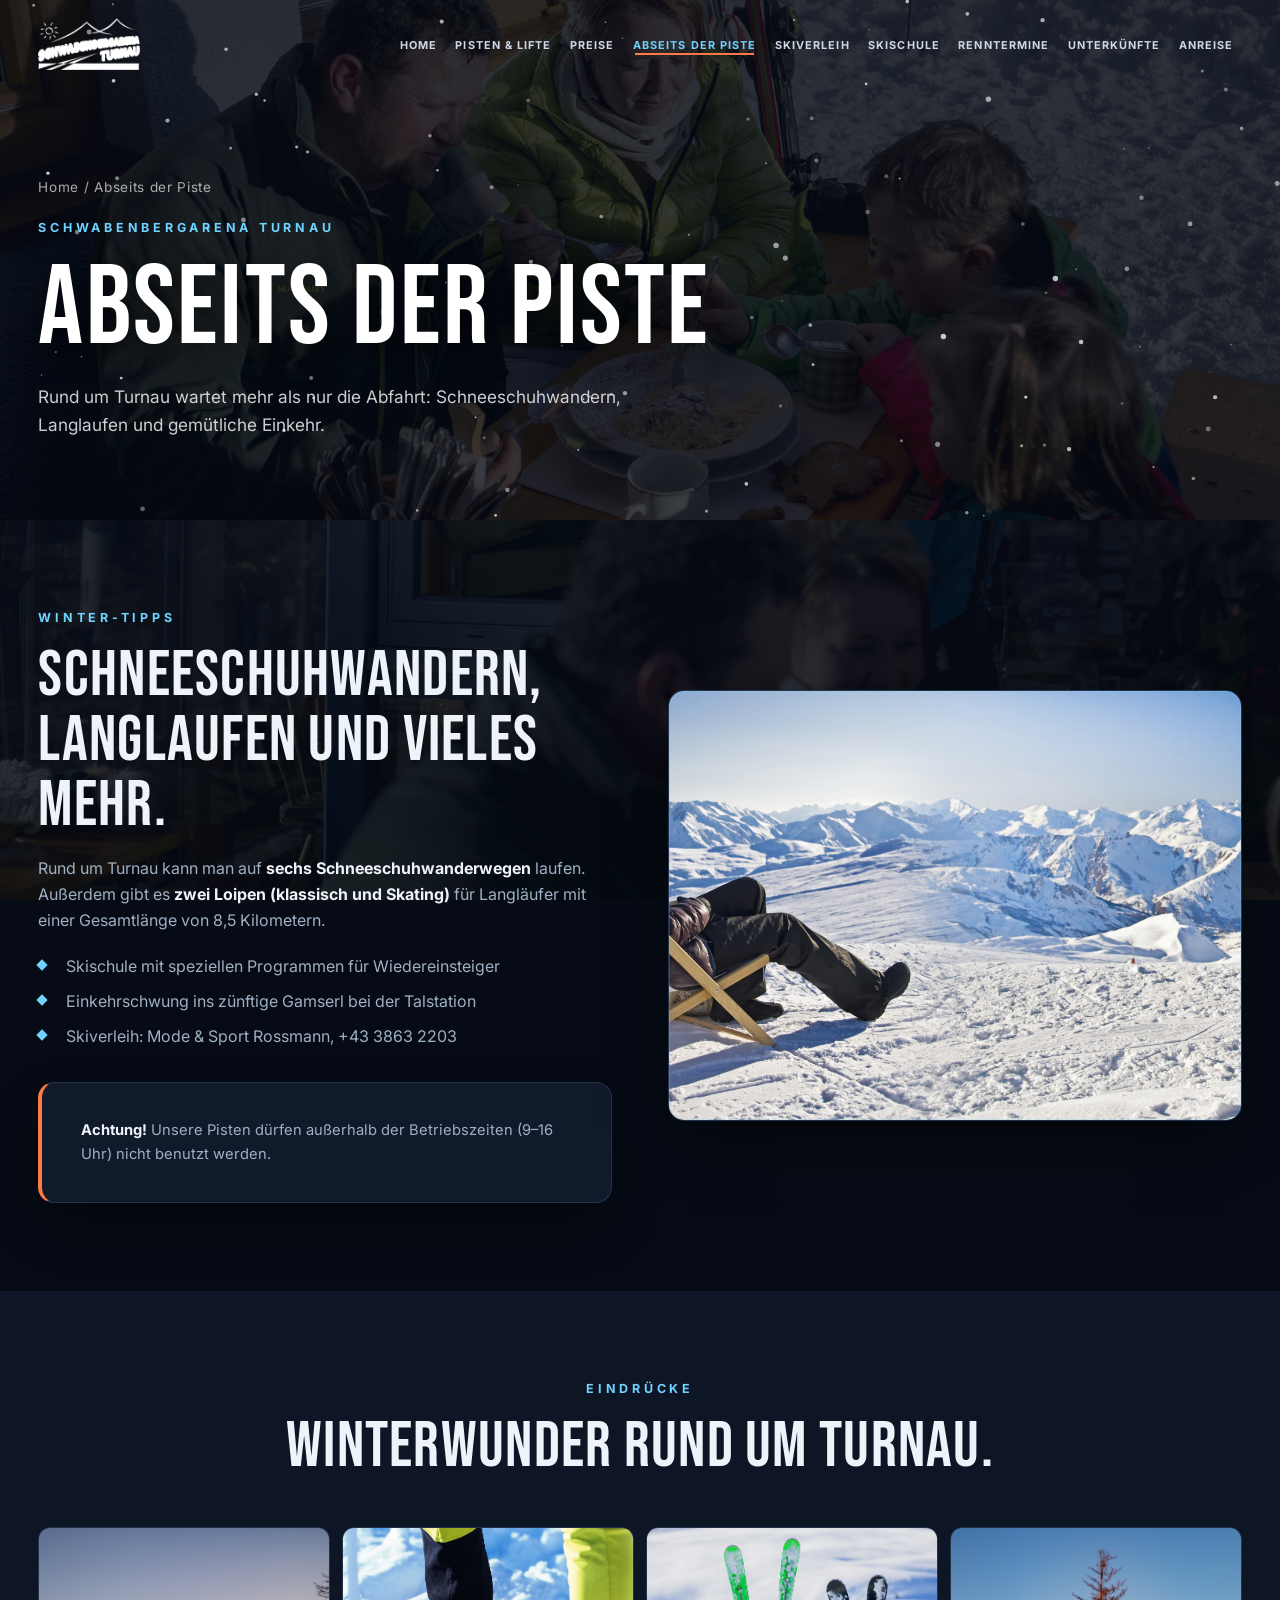
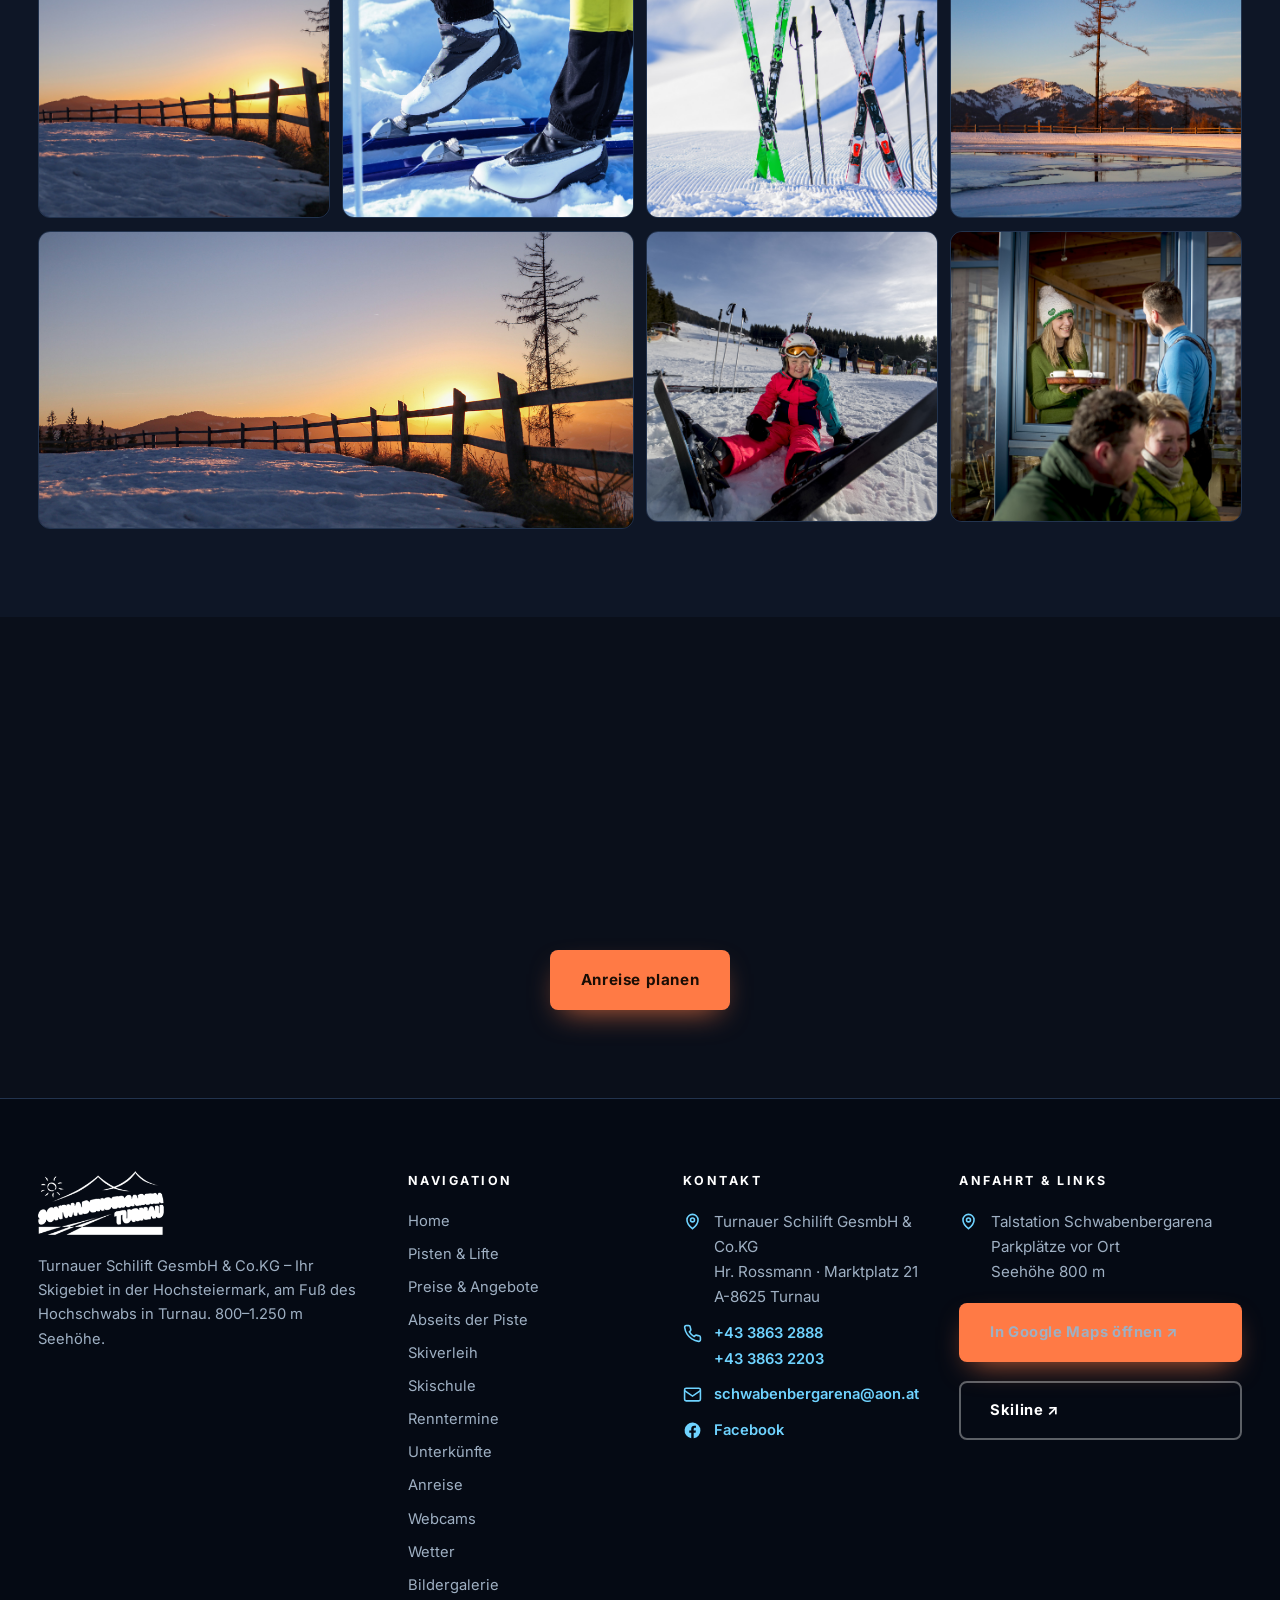
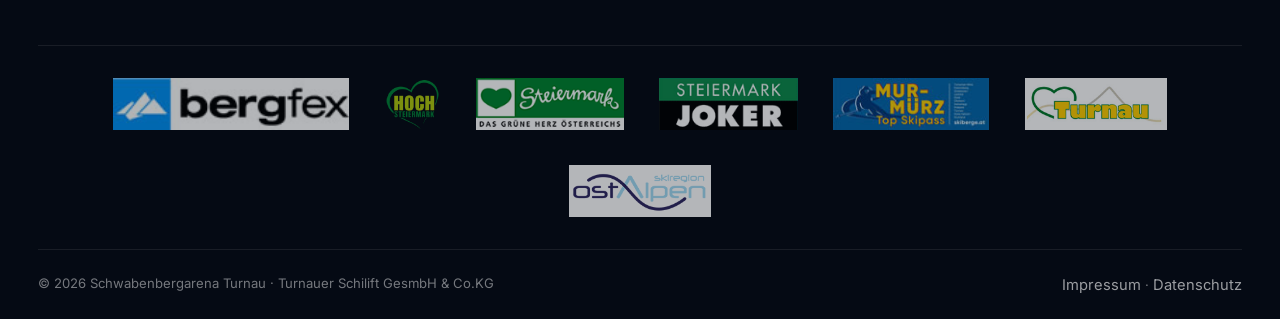
==== abseits-der-piste/index.html @ 1da955aa "Add Schwabenbergarena Turnau website Co-Authored-By: Devin AI <158243242+devin-ai-integration[bot]@u" ====
<!DOCTYPE html>
<html lang="de">
<head>
<meta charset="UTF-8">
<meta name="viewport" content="width=device-width, initial-scale=1.0">
<title>Abseits der Piste – Schwabenbergarena Turnau</title>
<meta name="description" content="Abseits der Piste in Turnau: Schneeschuhwandern auf sechs Routen, zwei Loipen mit 8,5 km, Skischule und Einkehr ins Gamserl.">
<link rel="icon" href="../images/img/schwabenbergarena.png">
<link rel="preconnect" href="https://fonts.googleapis.com">
<link rel="preconnect" href="https://fonts.gstatic.com" crossorigin>
<link href="https://fonts.googleapis.com/css2?family=Bebas+Neue&family=Inter:wght@400;500;600;700&display=swap" rel="stylesheet">
<link rel="stylesheet" href="../assets/css/style.css">
</head>
<body>

<header class="site-header">
  <div class="wrap">
    <a class="brand" href="../"><img src="../images/img/schwabenbergarena.png" alt="Schwabenbergarena Logo"></a>
    <button class="burger" aria-label="Menü öffnen">☰</button>
    <nav class="nav">
      <ul>
        <li><a href="../">Home</a></li>
        <li><a href="../pisten-lifte">Pisten &amp; Lifte</a></li>
        <li><a href="../preise-angebote">Preise</a></li>
        <li><a href="../abseits-der-piste" class="active">Abseits der Piste</a></li>
        <li><a href="../skiverleih">Skiverleih</a></li>
        <li><a href="../skischule">Skischule</a></li>
        <li><a href="../renntermine">Renntermine</a></li>
        <li><a href="../unterkuenfte">Unterkünfte</a></li>
        <li><a href="../anreise">Anreise</a></li>
      </ul>
    </nav>
  </div>
</header>

<section class="page-hero">
  <canvas class="snow-canvas"></canvas>
  <img class="bg" src="../images/photos/3322455941_5f69c4f9182de5f69c4f918325.jpg" alt="Winterlandschaft Turnau">
  <div class="wrap">
    <p class="crumbs"><a href="../">Home</a> / Abseits der Piste</p>
    <p class="eyebrow">Schwabenbergarena Turnau</p>
    <h1>Abseits der Piste</h1>
    <p class="lead">Rund um Turnau wartet mehr als nur die Abfahrt: Schneeschuhwandern, Langlaufen und gemütliche Einkehr.</p>
  </div>
</section>

<section class="section has-bg" style="background-image:url('../images/photos/3322455444_5f69c4f918cda5f69c4f918d1f.jpg')">
  <div class="wrap">
    <div class="split reverse">
      <div class="split-img reveal"><img src="../images/photos/2510163537_5f59f0fc4b2775f59f0fc4b2b9.jpg" alt="Schneeschuhwandern"></div>
      <div class="reveal">
        <p class="eyebrow">Winter-Tipps</p>
        <h2>Schneeschuhwandern, Langlaufen und vieles mehr.</h2>
        <div class="prose mt-1">
          <p>Rund um Turnau kann man auf <strong>sechs Schneeschuhwanderwegen</strong> laufen. Außerdem gibt es <strong>zwei Loipen (klassisch und Skating)</strong> für Langläufer mit einer Gesamtlänge von 8,5 Kilometern.</p>
        </div>
        <ul class="checklist mt-2">
          <li>Skischule mit speziellen Programmen für Wiedereinsteiger</li>
          <li>Einkehrschwung ins zünftige Gamserl bei der Talstation</li>
          <li>Skiverleih: Mode &amp; Sport Rossmann, +43 3863 2203</li>
        </ul>
        <div class="news mt-2">
          <p style="color:var(--ink-soft);font-size:.92rem"><strong style="color:var(--ink)">Achtung!</strong> Unsere Pisten dürfen außerhalb der Betriebszeiten (9–16 Uhr) nicht benutzt werden.</p>
        </div>
      </div>
    </div>
  </div>
</section>

<section class="section alt">
  <div class="wrap">
    <div class="center reveal">
      <p class="eyebrow">Eindrücke</p>
      <h2>Winterwunder rund um Turnau.</h2>
    </div>
    <div class="gallery mt-3">
      <figure><img src="../images/photos/1310444742_5f59ee487471a5f59ee4874758.jpg" alt="Schnee im Hochschwabgebiet"></figure>
      <figure><img src="../images/photos/1310448799_5f59ee4873a465f59ee4873aa9.jpg" alt="Winterwanderung"></figure>
      <figure><img src="../images/photos/1310449719_5f59ee48740cb5f59ee487411c.jpg" alt="Verschneite Landschaft"></figure>
      <figure><img src="../images/photos/2510258194_5f59f1055ea5f5f59f1055eaa6.jpg" alt="Langlaufloipe"></figure>
      <figure class="wide"><img src="../images/photos/2610451824_5f59f1550a7925f59f1550a8a4.jpg" alt="Turnau im Winter"></figure>
      <figure><img src="../images/photos/3322454425_5f69c4f9187745f69c4f9187d1.jpg" alt="Winterpanorama"></figure>
      <figure><img src="../images/photos/3322455444_5f69c4f918cda5f69c4f918d1f.jpg" alt="Schnee und Fels"></figure>
    </div>
  </div>
</section>

<section class="section">
  <div class="wrap">
    <div class="grid grid-3">
      <div class="info-card reveal">
        <h3>Schneeschuhwandern</h3>
        <p style="color:var(--ink-soft);font-size:.95rem">Sechs markierte Schneeschuhwanderwege rund um Turnau – für Einsteiger und Fortgeschrittene. Ausrüstung gibt es beim Skiverleih Sport Rossmann.</p>
      </div>
      <div class="info-card reveal">
        <h3>Langlaufen</h3>
        <p style="color:var(--ink-soft);font-size:.95rem">Zwei Loipen (klassisch &amp; Skating) mit insgesamt 8,5 km Länge stehen den Langläufern zur Verfügung.</p>
      </div>
      <div class="info-card reveal">
        <h3>Einkehr: Das Gamserl</h3>
        <p style="color:var(--ink-soft);font-size:.95rem">Direkt bei der Talstation lädt das <a href="https://www.gamserl.at" target="_blank" rel="noopener" style="color:var(--accent2);font-weight:600">Gasthaus Zum GAMSerl</a> zur gemütlichen Einkehr ein – mit Blick auf die Berglandschaft.</p>
      </div>
    </div>
    <div class="center mt-3 reveal">
      <a class="btn btn-primary" href="../anreise">Anreise planen</a>
    </div>
  </div>
</section>

<footer class="site-footer">
  <div class="wrap">
    <div class="footer-grid">
      <div>
        <a href="../"><img src="../images/img/schwabenbergarena.png" alt="Schwabenbergarena" style="height:64px;margin-bottom:1.2rem;filter:brightness(0) invert(1)"></a>
        <p>Turnauer Schilift GesmbH &amp; Co.KG – Ihr Skigebiet in der Hochsteiermark, am Fuß des Hochschwabs in Turnau. 800–1.250 m Seehöhe.</p>
      </div>
      <div>
        <h4>Navigation</h4>
        <div class="footer-links">
          <a href="../">Home</a>
          <a href="../pisten-lifte">Pisten &amp; Lifte</a>
          <a href="../preise-angebote">Preise &amp; Angebote</a>
          <a href="../abseits-der-piste">Abseits der Piste</a>
          <a href="../skiverleih">Skiverleih</a>
          <a href="../skischule">Skischule</a>
          <a href="../renntermine">Renntermine</a>
          <a href="../unterkuenfte">Unterkünfte</a>
          <a href="../anreise">Anreise</a>
          <a href="../webcams">Webcams</a>
          <a href="../wetter">Wetter</a>
          <a href="../bildergalerie">Bildergalerie</a>
        </div>
      </div>
      <div>
        <h4>Kontakt</h4>
        <div class="footer-contact">
          <div class="contact-line"><svg viewBox="0 0 24 24" fill="none" stroke="currentColor" stroke-width="2"><path d="M12 21s-7-5.5-7-11a7 7 0 1 1 14 0c0 5.5-7 11-7 11z"/><circle cx="12" cy="10" r="2.5"/></svg><span>Turnauer Schilift GesmbH &amp; Co.KG<br>Hr. Rossmann · Marktplatz 21<br>A-8625 Turnau</span></div>
          <div class="contact-line"><svg viewBox="0 0 24 24" fill="none" stroke="currentColor" stroke-width="2"><path d="M22 16.9v3a2 2 0 0 1-2.2 2 19.8 19.8 0 0 1-8.6-3.1 19.5 19.5 0 0 1-6-6A19.8 19.8 0 0 1 2.1 4.2 2 2 0 0 1 4.1 2h3a2 2 0 0 1 2 1.7c.1 1 .4 2 .7 2.9a2 2 0 0 1-.5 2.1L8.1 9.9a16 16 0 0 0 6 6l1.2-1.2a2 2 0 0 1 2.1-.5c.9.3 1.9.6 2.9.7a2 2 0 0 1 1.7 2z"/></svg><span><a href="tel:+4338632888">+43 3863 2888</a><br><a href="tel:+4338632203">+43 3863 2203</a></span></div>
          <div class="contact-line"><svg viewBox="0 0 24 24" fill="none" stroke="currentColor" stroke-width="2"><rect x="2" y="4" width="20" height="16" rx="2"/><path d="m2 7 10 7L22 7"/></svg><a href="mailto:schwabenbergarena@aon.at">schwabenbergarena@aon.at</a></div>
          <div class="contact-line"><svg viewBox="0 0 24 24" fill="currentColor"><path d="M22 12a10 10 0 1 0-11.6 9.9v-7H7.9V12h2.5V9.8c0-2.5 1.5-3.9 3.8-3.9 1.1 0 2.2.2 2.2.2v2.5h-1.3c-1.2 0-1.6.8-1.6 1.6V12h2.8l-.4 2.9h-2.4v7A10 10 0 0 0 22 12z"/></svg><a href="https://www.facebook.com/schwabenbergarena.turnau" target="_blank" rel="noopener">Facebook</a></div>
        </div>
      </div>
      <div>
        <h4>Anfahrt &amp; Links</h4>
        <div class="footer-contact">
          <div class="contact-line"><svg viewBox="0 0 24 24" fill="none" stroke="currentColor" stroke-width="2"><path d="M12 21s-7-5.5-7-11a7 7 0 1 1 14 0c0 5.5-7 11-7 11z"/><circle cx="12" cy="10" r="2.5"/></svg><span>Talstation Schwabenbergarena<br>Parkplätze vor Ort<br>Seehöhe 800 m</span></div>
          <a class="btn btn-primary" style="margin-top:.5rem" href="https://www.google.com/maps/search/?api=1&query=Schwabenbergarena+Turnau" target="_blank" rel="noopener">In Google Maps öffnen ↗</a>
          <a class="btn btn-ghost" style="margin-top:.5rem;border-color:rgba(255,255,255,.35);color:#fff" href="https://www.skiline.cc/" target="_blank" rel="noopener">Skiline ↗</a>
        </div>
      </div>
    </div>
    <div class="footer-partners">
      <div class="wrap partners">
        <a href="http://www.bergfex.at/turnau/" target="_blank" rel="noopener"><img src="../images/img/bergfex.jpg" alt="bergfex"></a>
        <a href="http://www.hochsteiermark.at/" target="_blank" rel="noopener"><img src="../images/hoch.png" alt="Hochsteiermark"></a>
        <a href="http://www.steiermark.com/" target="_blank" rel="noopener"><img src="../images/img/steiermark.png" alt="Steiermark"></a>
        <a href="http://www.steiermarkjoker.at/" target="_blank" rel="noopener"><img src="../images/img/steiermark_joker.png" alt="Steiermark Joker"></a>
        <a href="http://www.skiberge.at/" target="_blank" rel="noopener"><img src="../images/img/murmuerz.jpg" alt="Skiberge"></a>
        <a href="http://www.turnau.gv.at/tourismus/home/" target="_blank" rel="noopener"><img src="../images/img/turnau.png" alt="Turnau"></a>
        <a href="http://www.skiregion-ostalpen.at/" target="_blank" rel="noopener"><img src="../images/img/ostalpen.png" alt="Ostalpen"></a>
      </div>
    </div>
    <div class="footer-bottom">
      <span>© 2026 Schwabenbergarena Turnau · Turnauer Schilift GesmbH &amp; Co.KG</span>
      <span><a href="../impressum">Impressum</a> · <a href="../datenschutz">Datenschutz</a></span>
    </div>
  </div>
</footer>

<script src="../assets/js/main.js"></script>
</body>
</html>
---- assets/css/style.css ----
/* ============================================================
   Schwabenbergarena — Ski & Snowboard Design System
   ============================================================ */
:root {
  --bg: #0a0f1a;
  --bg-alt: #0e1626;
  --panel: #111a2b;
  --ink: #eef3fa;
  --ink-soft: #9fb0c3;
  --deep: #12263f;
  --deep-deep: #050a14;
  --accent: #ff7a45;
  --accent2: #6fd3ff;
  --accent-soft: #ffd9c2;
  --line: #22334e;
  --white: #ffffff;
  --radius: 16px;
  --shadow: 0 24px 60px -20px rgba(0, 0, 0, .7);
  --font-display: "Bebas Neue", "Archivo Black", "Oswald", sans-serif;
  --font-body: "Inter", system-ui, -apple-system, sans-serif;
}

* { margin: 0; padding: 0; box-sizing: border-box; }

html { scroll-behavior: smooth; }

body {
  font-family: var(--font-body);
  background: var(--bg);
  color: var(--ink);
  line-height: 1.65;
  -webkit-font-smoothing: antialiased;
  overflow-x: hidden;
}

img { max-width: 100%; display: block; }
a { color: inherit; text-decoration: none; }
ul { list-style: none; }

.wrap { width: min(1360px, 94%); margin: 0 auto; }

/* ---------- Typography ---------- */
h1, h2, h3, .display {
  font-family: var(--font-display);
  font-weight: 400;
  line-height: 1.02;
  letter-spacing: .02em;
  text-transform: uppercase;
}
h1 { font-size: clamp(3rem, 9vw, 7rem); }
h2 { font-size: clamp(2.2rem, 5vw, 4rem); }
h3 { font-family: var(--font-body); font-weight: 700; font-size: clamp(1.1rem, 2vw, 1.35rem); text-transform: none; letter-spacing: 0; line-height: 1.3; }
.eyebrow {
  font-size: .78rem;
  font-weight: 700;
  letter-spacing: .3em;
  text-transform: uppercase;
  color: var(--accent2);
  margin-bottom: .9rem;
}
.lead { font-size: 1.08rem; color: var(--ink-soft); max-width: 62ch; }
.center { text-align: center; }
.mt-1 { margin-top: 1rem; } .mt-2 { margin-top: 2rem; } .mt-3 { margin-top: 3rem; }

/* ---------- Header ---------- */
.site-header {
  position: fixed;
  inset: 0 0 auto 0;
  z-index: 100;
  transition: background .35s ease, box-shadow .35s ease, padding .35s ease, backdrop-filter .35s ease;
  padding: 1.1rem 0;
}
.site-header.scrolled {
  background: rgba(5, 10, 20, .88);
  backdrop-filter: blur(14px);
  box-shadow: 0 10px 40px -18px rgba(0,0,0,.8);
  padding: .6rem 0;
  border-bottom: 1px solid rgba(111, 211, 255, .12);
}
.site-header .wrap {
  display: flex;
  align-items: center;
  justify-content: space-between;
  gap: 1.5rem;
}
.brand img { height: 52px; width: auto; transition: height .35s ease; filter: brightness(0) invert(1); }
.site-header.scrolled .brand img { height: 40px; }

.nav ul { display: flex; gap: .15rem; align-items: center; flex-wrap: wrap; justify-content: flex-end; }
.nav a {
  font-size: .74rem;
  font-weight: 700;
  letter-spacing: .14em;
  text-transform: uppercase;
  padding: .5rem .65rem;
  border-radius: 6px;
  color: #cfd9e6;
  position: relative;
  transition: color .25s ease, background .25s ease;
  white-space: nowrap;
}
.nav a::after {
  content: "";
  position: absolute; left: .65rem; right: .65rem; bottom: .28rem;
  height: 2px; background: var(--accent);
  transform: scaleX(0); transform-origin: left;
  transition: transform .3s ease;
}
.nav a:hover { color: #fff; }
.nav a:hover::after, .nav a.active::after { transform: scaleX(1); }
.nav a.active { color: var(--accent2); }
.nav .nav-cta {
  background: var(--accent);
  color: #1a0d05 !important;
  margin-left: .5rem;
  border-radius: 999px;
  padding: .55rem 1rem;
}
.nav .nav-cta::after { display: none; }
.nav .nav-cta:hover { background: #ff8f5c; }

.burger {
  display: none;
  background: none;
  border: 0;
  color: #fff;
  font-size: 1.6rem;
  cursor: pointer;
  padding: .4rem .6rem;
}

/* ---------- Hero ---------- */
.hero {
  position: relative;
  min-height: 100vh;
  display: flex;
  align-items: flex-end;
  color: #fff;
  overflow: hidden;
}
.hero.centered { align-items: center; }
.hero.centered .hero-inner {
  text-align: center;
  padding-top: 9rem;
  padding-bottom: 6rem;
  width: min(1700px, 96%);
}
.hero.centered h1 {
  font-size: clamp(3.4rem, 10vw, 8.5rem);
  margin: 0 auto; max-width: 18ch;
  text-shadow: 0 10px 40px rgba(0,0,0,.6);
}
.hero.centered .lead { font-size: 1.15rem; margin-left: auto; margin-right: auto; }
.hero.centered .hero-badges { justify-content: center; }
.hero.centered .mt-3 { display: flex; flex-direction: column; align-items: center; gap: 1rem; }
.hero-media { position: absolute; inset: 0; }
.hero-slide {
  position: absolute; inset: 0;
  opacity: 0;
  transition: opacity 1.4s ease;
}
.hero-slide.active { opacity: 1; }
.hero-slide img {
  width: 100%; height: 100%;
  object-fit: cover;
  animation: heroZoom 16s ease-out forwards;
}
@keyframes heroZoom { from { transform: scale(1.14); } to { transform: scale(1); } }
.hero-media::after {
  content: "";
  position: absolute; inset: 0; z-index: 1;
  background:
    linear-gradient(180deg, rgba(5,10,20,.55) 0%, rgba(5,10,20,.15) 40%, rgba(5,10,20,.9) 100%),
    linear-gradient(90deg, rgba(5,10,20,.5) 0%, transparent 50%);
}
.hero-inner { position: relative; z-index: 2; padding: 8rem 0 4.5rem; width: 100%; }
.hero h1 { max-width: 16ch; text-shadow: 0 10px 40px rgba(0,0,0,.6); }
.hero .lead { color: rgba(255,255,255,.85); margin-top: 1.2rem; }
.hero-badges { display: flex; flex-wrap: wrap; gap: .7rem; margin-top: 2.2rem; justify-content: center; }
.hero-stats {
  display: flex; flex-wrap: wrap; gap: 1rem;
  justify-content: center; margin-top: 2.4rem;
}
.stat {
  position: relative;
  min-width: 165px;
  text-align: center;
  background: rgba(10,20,35,.55);
  border: 1px solid rgba(111,211,255,.22);
  border-radius: 14px;
  padding: 1rem 1.4rem .9rem;
  backdrop-filter: blur(10px);
  box-shadow: 0 18px 45px -20px rgba(0,0,0,.85);
  overflow: hidden;
}
.stat::before {
  content: "";
  position: absolute; top: 0; left: 0; right: 0; height: 3px;
  background: linear-gradient(90deg, var(--accent), var(--accent2));
}
.stat-num {
  display: block;
  font-family: var(--font-display);
  font-size: 2.5rem; line-height: 1;
  letter-spacing: .03em; color: #fff;
}
.stat-unit {
  display: block; margin-top: .4rem;
  font-size: .66rem; font-weight: 700;
  letter-spacing: .18em; text-transform: uppercase;
  color: var(--accent2);
}
.badge {
  display: inline-flex; align-items: center; gap: .55rem;
  background: rgba(10,20,35,.5);
  border: 1px solid rgba(111,211,255,.25);
  border-left: 3px solid var(--accent2);
  backdrop-filter: blur(8px);
  padding: .6rem 1.1rem;
  font-size: .78rem;
  font-weight: 700;
  letter-spacing: .14em;
  text-transform: uppercase;
}
.badge::before {
  content: "";
  width: 7px; height: 7px;
  background: var(--accent);
  transform: rotate(45deg);
  flex: none;
}
.badge svg { width: 16px; height: 16px; }
.btn-lg { padding: 1.2rem 2.6rem; font-size: 1.08rem; letter-spacing: .06em; }
.scroll-hint {
  position: absolute; right: 2rem; bottom: 2rem;
  color: rgba(255,255,255,.6); font-size: .8rem; letter-spacing: .2em;
  text-transform: uppercase; writing-mode: vertical-rl;
  z-index: 2;
}

/* headline reveal */
.headline-line { display: block; overflow: hidden; }
.headline-line span {
  display: inline-block;
  transform: translateY(110%);
  animation: riseIn .9s cubic-bezier(.2,.8,.2,1) forwards;
}
.headline-line:nth-child(2) span { animation-delay: .15s; }
@keyframes riseIn { to { transform: translateY(0); } }
.fade-up { opacity: 0; transform: translateY(24px); animation: fadeUp .8s ease forwards; animation-delay: .3s; }
.fade-up.d2 { animation-delay: .45s; }
.fade-up.d3 { animation-delay: .6s; }
@keyframes fadeUp { to { opacity: 1; transform: none; } }

/* ---------- Marquee ---------- */
.marquee {
  background: var(--accent);
  color: #1a0d05;
  overflow: hidden;
  padding: .9rem 0;
  border-top: 3px solid #ff9c6b;
  border-bottom: 3px solid #ff9c6b;
  position: relative;
  z-index: 2;
}
.marquee-track {
  display: flex;
  gap: 3rem;
  white-space: nowrap;
  font-family: var(--font-display);
  font-size: 1.6rem;
  letter-spacing: .08em;
  text-transform: uppercase;
  animation: marquee 28s linear infinite;
}
.marquee-track span { display: inline-flex; align-items: center; gap: 3rem; }
.marquee-track i { font-style: normal; color: #1a0d05; }
@keyframes marquee { to { transform: translateX(-50%); } }

/* ---------- Sections ---------- */
.section { padding: 5.5rem 0; }
.section.alt { background: var(--bg-alt); }
.section.dark { background: var(--deep-deep); color: #e6edf6; }
.section.dark .lead { color: rgba(230,237,246,.75); }
.section.dark .eyebrow { color: var(--accent2); }

/* subtle grid texture on dark sections */
.section.dark, .page-hero {
  background-image:
    linear-gradient(rgba(111,211,255,.04) 1px, transparent 1px),
    linear-gradient(90deg, rgba(111,211,255,.04) 1px, transparent 1px);
  background-size: 48px 48px;
}

/* ---------- Section with background photo ---------- */
.has-bg {
  position: relative;
  background-size: cover;
  background-position: center;
  background-attachment: fixed;
}
.has-bg::before {
  content: "";
  position: absolute; inset: 0;
  background: linear-gradient(180deg, rgba(5,10,20,.88) 0%, rgba(5,10,20,.82) 50%, rgba(5,10,20,.9) 100%);
  z-index: 0;
}
.has-bg > .wrap { position: relative; z-index: 1; }

/* ---------- Cutout figures ---------- */
.cutout {
  position: absolute;
  z-index: 0;
  pointer-events: none;
  opacity: .92;
  filter: drop-shadow(0 24px 50px rgba(0,0,0,.65)) drop-shadow(0 0 60px rgba(111,211,255,.15));
  animation: floaty 7s ease-in-out infinite;
}
.cutout img { width: 100%; height: auto; display: block; }
.cutout.left { left: 1.5%; top: 52%; transform: translateY(-50%); width: min(440px, 38vw); }
.cutout.right { right: 1.5%; top: 52%; transform: translateY(-50%) scaleX(-1); width: min(340px, 30vw); }
@keyframes floaty {
  0%, 100% { margin-top: 0; }
  50% { margin-top: -22px; }
}
@media (max-width: 1100px) { .cutout { display: none; } }

/* ---------- Buttons ---------- */
.btn {
  display: inline-flex; align-items: center; gap: .55rem;
  font-weight: 700; font-size: .95rem;
  letter-spacing: .04em;
  padding: .95rem 1.8rem;
  border-radius: 8px;
  border: 2px solid transparent;
  cursor: pointer;
  position: relative;
  overflow: hidden;
  transition: transform .25s ease, box-shadow .25s ease, background .25s ease, border-color .25s ease;
}
.btn::after {
  content: "";
  position: absolute; inset: 0;
  background: linear-gradient(105deg, transparent 40%, rgba(255,255,255,.35) 50%, transparent 60%);
  transform: translateX(-120%);
  transition: transform .6s ease;
}
.btn:hover::after { transform: translateX(120%); }
.btn:hover { transform: translateY(-3px); }
.btn-primary {
  background: var(--accent); color: #1a0d05;
  box-shadow: 0 12px 30px -12px rgba(255,122,69,.8);
}
.btn-primary:hover { background: #ff8f5c; }
.btn-ghost { border-color: currentColor; background: transparent; }
.btn-ghost-light { color: #fff; border-color: rgba(255,255,255,.5); }
.btn-ghost-light:hover { background: rgba(255,255,255,.12); }
.btn-deep { background: var(--accent2); color: #04202e; }
.btn-deep:hover { background: #9be2ff; }

/* ---------- Cards / grid ---------- */
.grid { display: grid; gap: 1.6rem; }
.grid-3 { grid-template-columns: repeat(3, 1fr); }
.grid-2 { grid-template-columns: repeat(2, 1fr); }
.grid-4 { grid-template-columns: repeat(4, 1fr); }

.card {
  background: var(--panel);
  border: 1px solid var(--line);
  border-radius: var(--radius);
  overflow: hidden;
  box-shadow: var(--shadow);
  display: flex; flex-direction: column;
  transition: transform .35s ease, box-shadow .35s ease, border-color .35s ease;
}
.card:hover {
  transform: translateY(-8px);
  border-color: rgba(111,211,255,.45);
  box-shadow: 0 30px 60px -20px rgba(0,0,0,.8), 0 0 0 1px rgba(111,211,255,.15);
}
.card-img { aspect-ratio: 4/3; overflow: hidden; position: relative; }
.card-img::after {
  content: ""; position: absolute; inset: 0;
  background: linear-gradient(180deg, transparent 55%, rgba(5,10,20,.75));
}
.card-img img { width: 100%; height: 100%; object-fit: cover; transition: transform .7s cubic-bezier(.2,.6,.2,1); }
.card:hover .card-img img { transform: scale(1.08); }
.card-body { padding: 1.6rem 1.7rem 1.8rem; display: flex; flex-direction: column; gap: .6rem; flex: 1; }
.card-body p { color: var(--ink-soft); font-size: .95rem; flex: 1; }
.card-meta { display: flex; flex-wrap: wrap; gap: .5rem; margin-top: .4rem; }
.tag {
  font-size: .72rem; font-weight: 700; letter-spacing: .08em;
  text-transform: uppercase;
  background: rgba(111,211,255,.1); color: var(--accent2);
  border: 1px solid rgba(111,211,255,.2);
  padding: .3rem .7rem; border-radius: 4px;
}
.card-foot { display: flex; align-items: center; justify-content: space-between; margin-top: .8rem; gap: .6rem; flex-wrap: wrap; }
.price { font-family: var(--font-display); font-size: 1.5rem; font-weight: 400; letter-spacing: .04em; color: var(--accent2); text-transform: uppercase; }
.price small { font-family: var(--font-body); font-size: .8rem; color: var(--ink-soft); font-weight: 500; text-transform: none; letter-spacing: 0; }

/* split feature */
.split { display: grid; grid-template-columns: 1fr 1fr; gap: 3.5rem; align-items: center; }
.split.reverse .split-img { order: 2; }
.split-img {
  border-radius: var(--radius); overflow: hidden; box-shadow: var(--shadow);
  border: 1px solid var(--line);
  position: relative;
}
.split-img::before {
  content: ""; position: absolute; inset: 0; z-index: 1;
  border: 1px solid rgba(111,211,255,.2);
  border-radius: var(--radius);
  pointer-events: none;
}
.split-img img { width: 100%; height: 100%; object-fit: cover; aspect-ratio: 4/3; transition: transform .8s cubic-bezier(.2,.6,.2,1); }
.split-img:hover img { transform: scale(1.05); }

/* ---------- News ---------- */
.news {
  background: var(--panel);
  border: 1px solid var(--line);
  border-left: 4px solid var(--accent);
  border-radius: var(--radius);
  padding: 2.2rem 2.4rem;
  box-shadow: var(--shadow);
  max-width: 860px;
}
.news h3 { margin-bottom: .5rem; }
.news p { color: var(--ink-soft); }
.news ul { margin-top: .8rem; }
.news ul li { color: var(--ink-soft); padding-left: 1.2rem; position: relative; }
.news ul li::before { content: "▸"; position: absolute; left: 0; color: var(--accent); font-weight: 700; }
.news a { color: var(--accent2); font-weight: 600; }
.news a:hover { color: #9be2ff; }

/* ---------- Season duo ---------- */
.season {
  position: relative;
  border-radius: var(--radius);
  overflow: hidden;
  min-height: 520px;
  display: flex;
  align-items: flex-end;
  color: #fff;
  box-shadow: var(--shadow);
  border: 1px solid var(--line);
}
.season img {
  position: absolute; inset: 0;
  width: 100%; height: 100%;
  object-fit: cover;
  transition: transform .9s cubic-bezier(.2,.6,.2,1);
}
.season:hover img { transform: scale(1.07); }
.season::after {
  content: "";
  position: absolute; inset: 0;
  background:
    linear-gradient(180deg, rgba(5,10,20,.05) 0%, transparent 35%, rgba(5,10,20,.9) 100%);
}
.season-tag {
  display: inline-block;
  font-size: .75rem; font-weight: 700;
  letter-spacing: .28em; text-transform: uppercase;
  color: var(--accent2);
  background: rgba(5,10,20,.6);
  backdrop-filter: blur(6px);
  padding: .4rem 1rem;
  border-radius: 999px;
  border: 1px solid rgba(111,211,255,.35);
  margin-bottom: .9rem;
}
.season-body { position: relative; padding: 2.4rem; z-index: 1; }
.season-body h3 { color: #fff; font-size: clamp(1.7rem, 3vw, 2.4rem); }
.season-body p { color: rgba(255,255,255,.85); max-width: 48ch; margin-top: .6rem; font-size: 1.02rem; }

/* ---------- Page hero (subpages) ---------- */
.page-hero {
  position: relative;
  padding: 11rem 0 5rem;
  color: #fff;
  overflow: hidden;
  background: var(--deep-deep);
}
.page-hero img.bg { position: absolute; inset: 0; width: 100%; height: 100%; object-fit: cover; opacity: .4; }
.page-hero::after { content: ""; position: absolute; inset: 0; background: linear-gradient(180deg, rgba(5,10,20,.6), rgba(5,10,20,.45)); }
.page-hero .wrap { position: relative; z-index: 1; }
.page-hero h1 { max-width: 20ch; text-shadow: 0 8px 30px rgba(0,0,0,.6); }
.page-hero .lead { color: rgba(255,255,255,.8); margin-top: 1rem; max-width: 60ch; }
.crumbs { font-size: .85rem; color: rgba(255,255,255,.65); margin-bottom: 1.2rem; letter-spacing: .05em; }
.crumbs a:hover { color: #fff; }

/* ---------- Content blocks ---------- */
.prose { max-width: 70ch; }
.prose p + p { margin-top: 1rem; }
.prose p { color: var(--ink-soft); }
.prose strong { color: var(--ink); }
.prose a, .info-card a { color: var(--accent2); font-weight: 600; }
.prose a:hover, .info-card a:hover { color: #9be2ff; }

.checklist { display: grid; gap: .55rem; margin-top: 1.2rem; }
.checklist li { position: relative; padding-left: 1.7rem; color: var(--ink-soft); }
.checklist li::before {
  content: ""; position: absolute; left: 0; top: .5em;
  width: .5rem; height: .5rem;
  background: var(--accent2);
  transform: rotate(45deg);
}
.checklist.two-col { grid-template-columns: 1fr 1fr; }

.info-card {
  background: var(--panel);
  border: 1px solid var(--line);
  border-radius: var(--radius);
  padding: 1.8rem 2rem;
  box-shadow: var(--shadow);
  transition: border-color .3s ease, transform .3s ease;
}
.info-card:hover { border-color: rgba(111,211,255,.4); transform: translateY(-4px); }
.info-card h3 { margin-bottom: .8rem; font-size: 1.2rem; }
.info-card ul.checklist li { font-size: .95rem; }
.price-box {
  background: linear-gradient(135deg, var(--deep) 0%, var(--deep-deep) 100%);
  border: 1px solid rgba(111,211,255,.25);
  color: #fff; border-radius: var(--radius);
  padding: 2rem; box-shadow: var(--shadow);
}
.price-box .price { color: var(--accent2); font-size: 2rem; }
.price-box p { color: rgba(255,255,255,.75); font-size: .9rem; margin-top: .4rem; }

/* price tables */
.price-table-wrap { overflow-x: auto; border-radius: var(--radius); box-shadow: var(--shadow); background: var(--panel); border: 1px solid var(--line); }
.price-table { width: 100%; border-collapse: collapse; min-width: 560px; }
.price-table caption { text-align: left; padding: 1.1rem 1.4rem; font-family: var(--font-display); font-size: 1.5rem; font-weight: 400; letter-spacing: .04em; text-transform: uppercase; color: var(--accent2); background: var(--bg-alt); border-bottom: 1px solid var(--line); }
.price-table th, .price-table td { padding: .8rem 1.3rem; text-align: right; border-bottom: 1px solid var(--line); font-size: .95rem; }
.price-table th:first-child, .price-table td:first-child { text-align: left; }
.price-table thead th { background: var(--deep); color: var(--accent2); font-size: .78rem; letter-spacing: .12em; text-transform: uppercase; font-weight: 700; }
.price-table tbody tr { transition: background .2s ease; }
.price-table tbody tr:hover { background: rgba(111,211,255,.05); }
.price-table tbody tr:last-child td { border-bottom: 0; }
.price-table td.num { font-variant-numeric: tabular-nums; font-weight: 600; color: var(--accent2); }
.price-table .note { text-align: left !important; color: var(--ink-soft); font-size: .85rem; padding-top: .4rem; }
.price-table tr.group-row td { background: rgba(255,122,69,.08); font-weight: 700; color: var(--accent); font-family: var(--font-display); font-size: 1.15rem; letter-spacing: .06em; text-transform: uppercase; }

.hours-table { width: 100%; border-collapse: collapse; background: var(--panel); border: 1px solid var(--line); border-radius: var(--radius); overflow: hidden; box-shadow: var(--shadow); }
.hours-table th, .hours-table td { padding: .9rem 1.3rem; text-align: left; border-bottom: 1px solid var(--line); }
.hours-table th { background: var(--deep); color: var(--accent2); font-size: .82rem; letter-spacing: .12em; text-transform: uppercase; }
.hours-table tr:last-child td { border-bottom: 0; }
.hours-table td { color: var(--ink-soft); }
.hours-table td:first-child { color: var(--ink); font-weight: 600; }
.hours-table a { color: var(--accent2); font-weight: 600; }

/* ---------- Gallery ---------- */
.gallery { display: grid; grid-template-columns: repeat(4, 1fr); gap: .8rem; }
.gallery figure {
  border-radius: 12px; overflow: hidden; aspect-ratio: 1; cursor: zoom-in;
  position: relative; border: 1px solid var(--line);
}
.gallery figure.wide { grid-column: span 2; aspect-ratio: 2/1; }
.gallery img { width: 100%; height: 100%; object-fit: cover; transition: transform .5s ease, filter .5s ease; }
.gallery figure::after {
  content: ""; position: absolute; inset: 0;
  background: linear-gradient(180deg, transparent 60%, rgba(5,10,20,.7));
  opacity: 0; transition: opacity .35s ease;
}
.gallery figure:hover img { transform: scale(1.07); filter: saturate(1.1); }
.gallery figure:hover::after { opacity: 1; }

/* lightbox */
.lightbox {
  position: fixed; inset: 0; z-index: 200;
  background: rgba(3,6,12,.94);
  display: none; align-items: center; justify-content: center;
  padding: 2rem;
}
.lightbox.open { display: flex; }
.lightbox img { max-width: 92vw; max-height: 86vh; border-radius: 10px; box-shadow: 0 30px 80px rgba(0,0,0,.6); }
.lightbox .lb-close, .lightbox .lb-nav {
  position: absolute; background: rgba(255,255,255,.1); color: #fff;
  border: 1px solid rgba(255,255,255,.2); width: 48px; height: 48px; border-radius: 50%;
  font-size: 1.4rem; cursor: pointer; transition: background .2s;
}
.lightbox .lb-close:hover, .lightbox .lb-nav:hover { background: rgba(255,122,69,.8); border-color: transparent; }
.lightbox .lb-close { top: 1.4rem; right: 1.4rem; }
.lightbox .lb-prev { left: 1.2rem; top: 50%; transform: translateY(-50%); }
.lightbox .lb-next { right: 1.2rem; top: 50%; transform: translateY(-50%); }
.lightbox .lb-cap { position: absolute; bottom: 1.2rem; left: 0; right: 0; text-align: center; color: rgba(255,255,255,.7); font-size: .85rem; }

/* ---------- Lists ---------- */
.mini-grid { display: grid; grid-template-columns: repeat(3, 1fr); gap: 1.4rem; }
.mini-card {
  background: rgba(255,255,255,.04);
  border: 1px solid rgba(255,255,255,.12);
  border-radius: var(--radius); padding: 1.6rem;
}
.section.alt .mini-card, .mini-card.on-light { background: var(--panel); border-color: var(--line); box-shadow: var(--shadow); }
.mini-card h3 { font-size: 1.15rem; margin-bottom: .7rem; display: flex; align-items: center; gap: .55rem; }
.mini-card h3 .dot { width: 10px; height: 10px; background: var(--accent); flex: none; transform: rotate(45deg); }
.mini-card ul.checklist li { font-size: .92rem; }
.mini-card p { color: var(--ink-soft); font-size: .92rem; }

/* partner logos */
.partners { display: flex; flex-wrap: wrap; gap: 2.2rem; align-items: center; justify-content: center; }
.partners a { display: flex; align-items: center; opacity: .7; transition: opacity .25s, transform .25s; }
.partners a:hover { opacity: 1; transform: translateY(-3px); }
.partners img { height: 52px; width: auto; }
.partners img.tall { height: 64px; }

/* ---------- Kontakt ---------- */
.contact-grid { display: grid; grid-template-columns: repeat(2, 1fr); gap: 1.6rem; }
.contact-card {
  background: var(--panel); border: 1px solid var(--line); border-radius: var(--radius);
  padding: 2.2rem; box-shadow: var(--shadow);
  display: flex; flex-direction: column; gap: 1rem;
}
.contact-card h3 { font-size: 1.4rem; }
.contact-line { display: flex; gap: .8rem; align-items: flex-start; color: var(--ink-soft); font-size: .95rem; }
.contact-line svg { width: 19px; height: 19px; flex: none; margin-top: .2rem; color: var(--accent2); }
.contact-line a { color: var(--accent2); font-weight: 600; }
.contact-line a:hover { text-decoration: underline; }

/* legal text */
.legal { max-width: 78ch; }
.legal h3 { margin: 2.2rem 0 .7rem; font-size: 1.4rem; }
.legal p { color: var(--ink-soft); margin-bottom: .8rem; }
.legal a { color: var(--accent2); }
.legal strong { color: var(--ink); }

/* weather widget */
.weather-frame { border-radius: var(--radius); overflow: hidden; box-shadow: var(--shadow); background: var(--panel); border: 1px solid var(--line); }
.weather-frame iframe { width: 100%; border: 0; display: block; }

/* ---------- Footer ---------- */
.site-footer {
  background: var(--deep-deep); color: #9fb0c3;
  padding: 4.5rem 0 0;
  border-top: 1px solid var(--line);
}
.footer-grid { display: grid; grid-template-columns: 1.4fr 1fr 1fr 1.2fr; gap: 2.5rem; padding-bottom: 3rem; }
.site-footer h4 { color: #fff; font-size: .78rem; letter-spacing: .2em; text-transform: uppercase; margin-bottom: 1.1rem; font-family: var(--font-body); font-weight: 700; }
.site-footer p, .site-footer a { font-size: .92rem; color: #9fb0c3; }
.site-footer a:hover { color: var(--accent2); }
.footer-links { display: flex; flex-direction: column; gap: .55rem; }
.footer-contact { display: flex; flex-direction: column; gap: .7rem; }
.footer-contact .contact-line svg { color: var(--accent2); }
.footer-contact .contact-line a { color: var(--accent2); }
.footer-partners { padding: 2rem 0; border-top: 1px solid rgba(255,255,255,.08); }
.footer-bottom {
  border-top: 1px solid rgba(255,255,255,.08);
  padding: 1.4rem 0; display: flex; flex-wrap: wrap; gap: 1rem;
  justify-content: space-between; font-size: .82rem; color: rgba(255,255,255,.45);
}
.footer-bottom a { color: rgba(255,255,255,.6); }
.footer-bottom a:hover { color: #fff; }

/* reveal animation */
.reveal { opacity: 0; transform: translateY(28px); transition: opacity .7s ease, transform .7s ease; }
.reveal.visible { opacity: 1; transform: none; }

/* ---------- Snow canvas ---------- */
.snow-canvas { position: absolute; inset: 0; z-index: 1; pointer-events: none; }

/* ---------- Responsive ---------- */
@media (max-width: 1280px) {
  .nav a { font-size: .68rem; padding: .45rem .5rem; letter-spacing: .1em; }
}
@media (max-width: 1020px) {
  .grid-3, .grid-4 { grid-template-columns: repeat(2, 1fr); }
  .mini-grid { grid-template-columns: 1fr 1fr; }
  .footer-grid { grid-template-columns: 1fr 1fr; }
  .gallery { grid-template-columns: repeat(3, 1fr); }
}
@media (max-width: 760px) {
  .nav {
    position: fixed; inset: 0; background: rgba(5,10,20,.97);
    display: flex; flex-direction: column; justify-content: center; align-items: center;
    gap: 1.2rem; transform: translateX(100%); transition: transform .35s ease;
  }
  .nav.open { transform: none; }
  .nav ul { flex-direction: column; }
  .nav a { font-size: 1.2rem; padding: .8rem 1.6rem; }
  .burger { display: block; }
  .brand img { height: 42px; }
  .grid-2, .grid-3, .grid-4, .split, .contact-grid, .checklist.two-col { grid-template-columns: 1fr; }
  .split.reverse .split-img { order: 0; }
  .gallery { grid-template-columns: repeat(2, 1fr); }
  .footer-grid { grid-template-columns: 1fr; gap: 2rem; }
  .scroll-hint { display: none; }
  .section { padding: 3.8rem 0; }
  .season { min-height: 400px; }
  .season-body { padding: 1.6rem; }
  .hero.centered .hero-inner { padding-top: 8rem; padding-bottom: 4rem; }
  .marquee-track { font-size: 1.1rem; }
  .hero-stats { gap: .6rem; }
  .stat { min-width: 130px; padding: .8rem 1rem .7rem; }
  .stat-num { font-size: 1.9rem; }
}
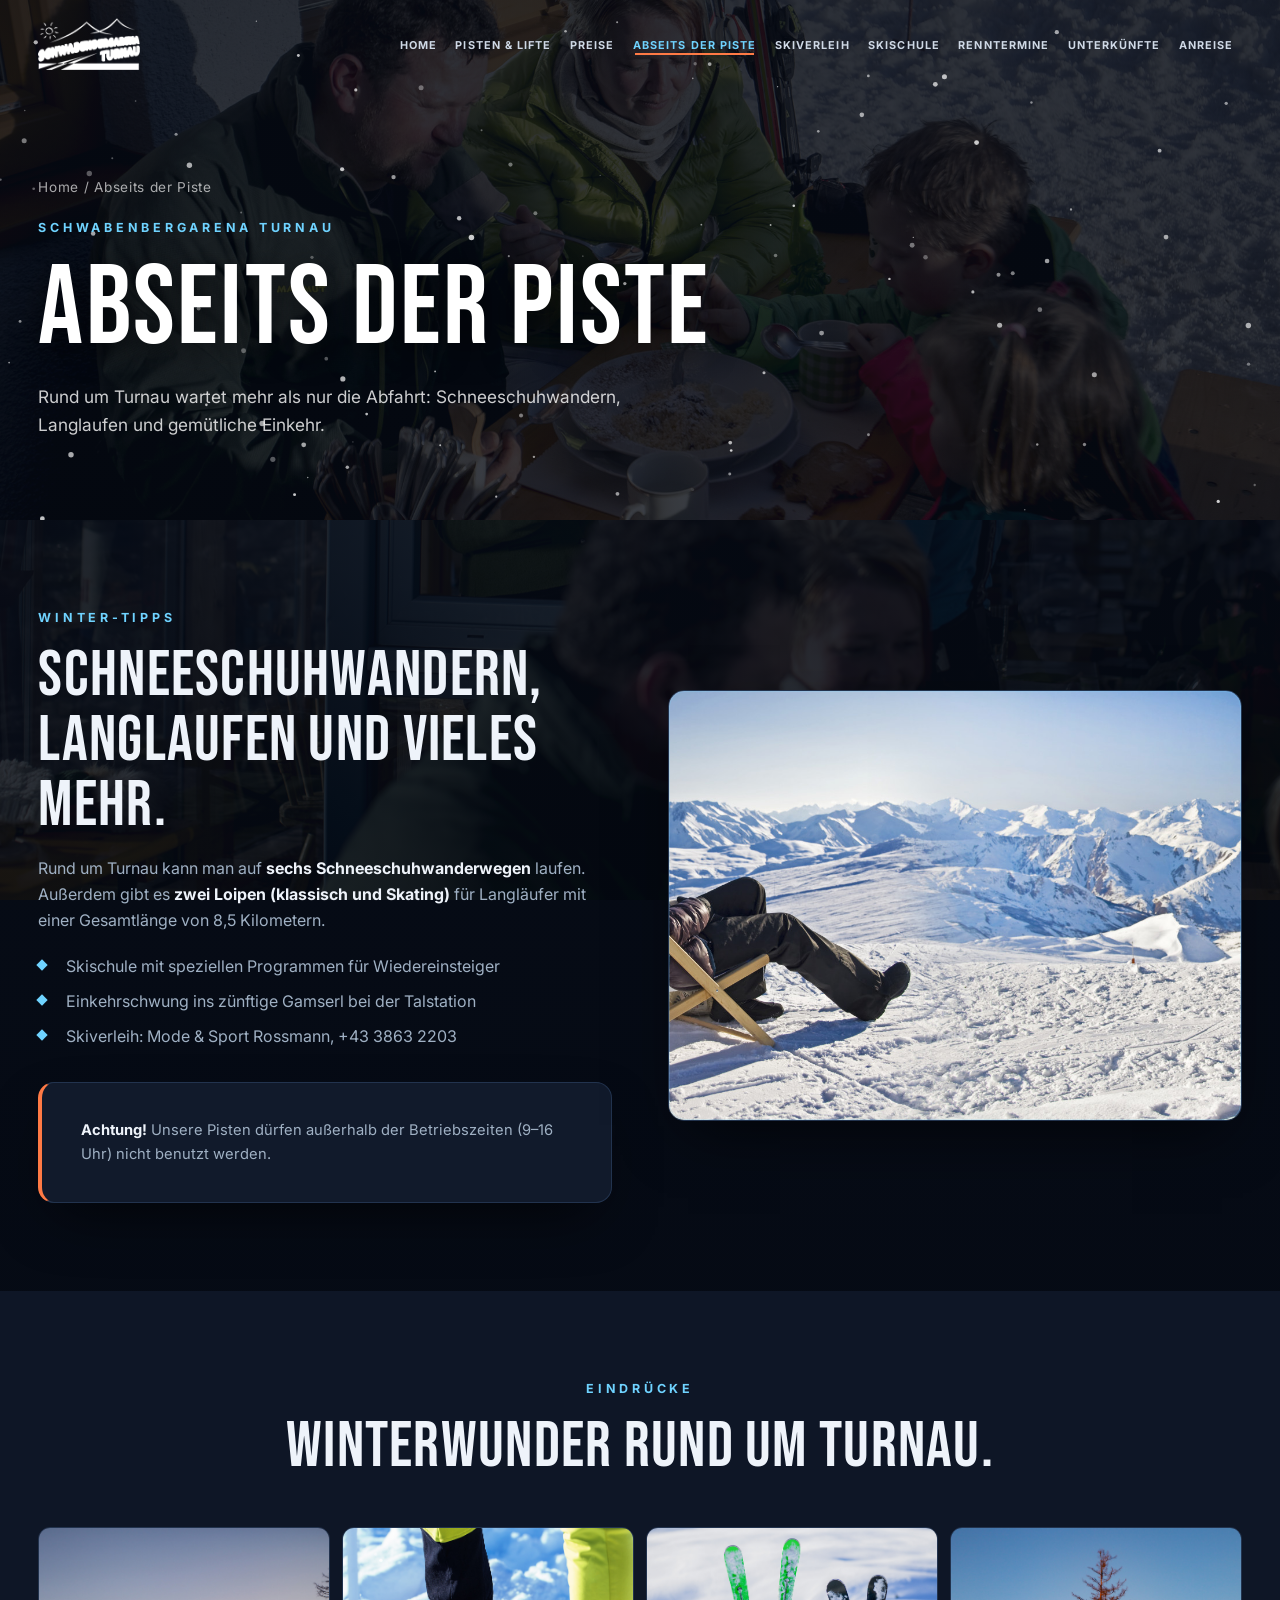
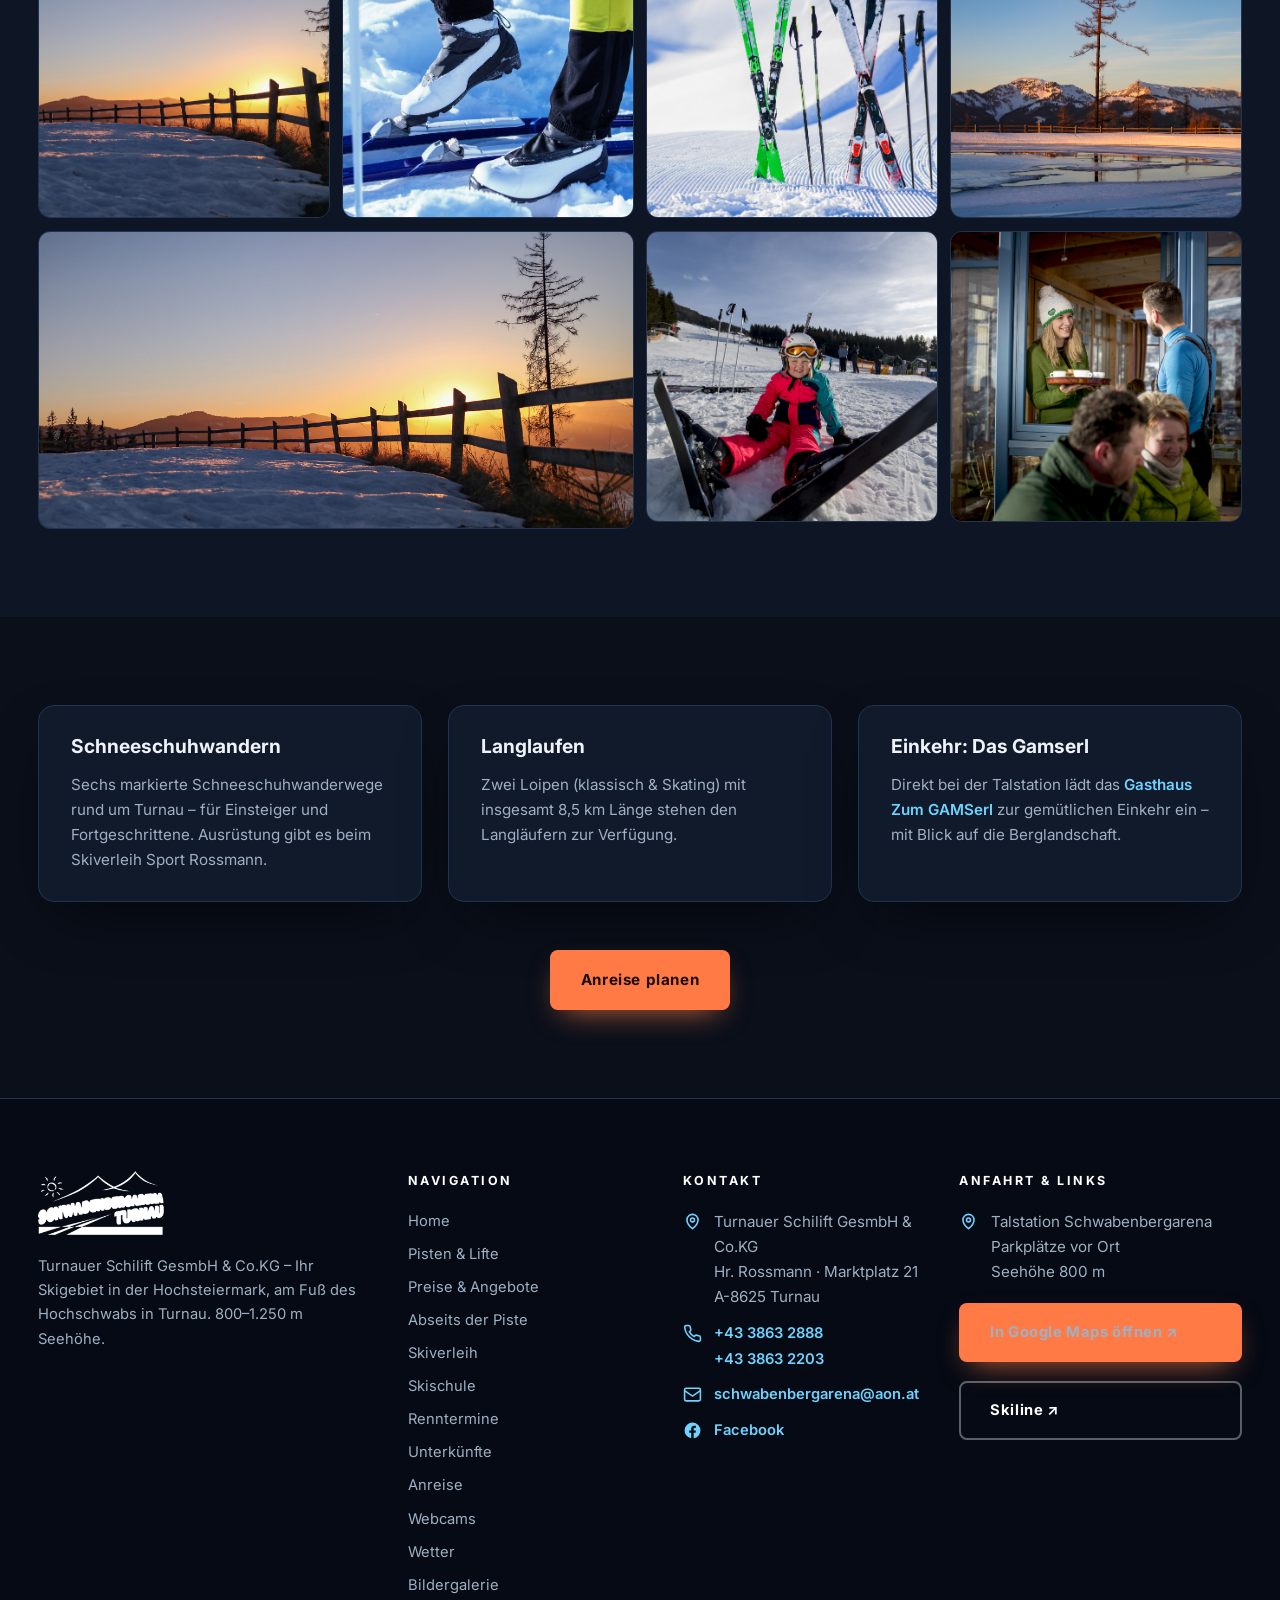
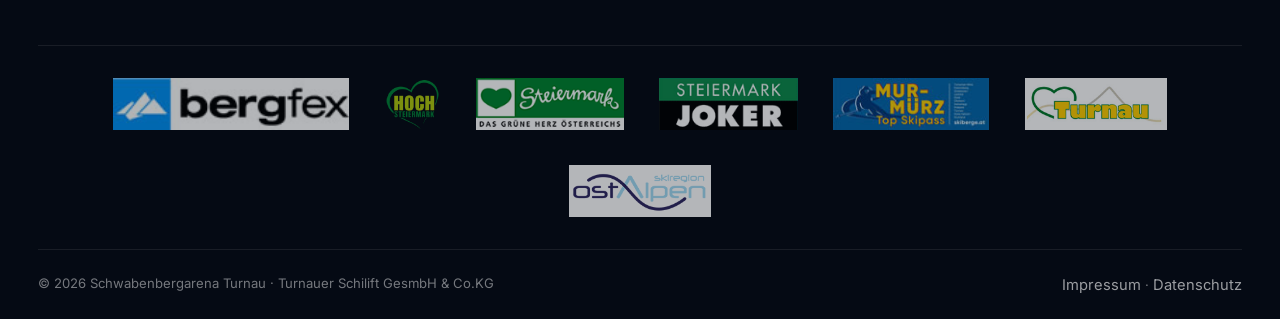
==== commit d26481a8: "Cache-bust CSS/JS and size stat icons Co-Authored-By: Devin AI <158243242+devin-ai-integration[bot]@" ====
--- a/abseits-der-piste/index.html
+++ b/abseits-der-piste/index.html
@@ -9,7 +9,7 @@
 <link rel="preconnect" href="https://fonts.googleapis.com">
 <link rel="preconnect" href="https://fonts.gstatic.com" crossorigin>
 <link href="https://fonts.googleapis.com/css2?family=Bebas+Neue&family=Inter:wght@400;500;600;700&display=swap" rel="stylesheet">
-<link rel="stylesheet" href="../assets/css/style.css">
+<link rel="stylesheet" href="../assets/css/style.css?v=2">
 </head>
 <body>
 
@@ -167,6 +167,6 @@
   </div>
 </footer>
 
-<script src="../assets/js/main.js"></script>
+<script src="../assets/js/main.js?v=2"></script>
 </body>
 </html>
--- a/assets/css/style.css
+++ b/assets/css/style.css
@@ -178,37 +178,36 @@
 .hero .lead { color: rgba(255,255,255,.85); margin-top: 1.2rem; }
 .hero-badges { display: flex; flex-wrap: wrap; gap: .7rem; margin-top: 2.2rem; justify-content: center; }
 .hero-stats {
-  display: flex; flex-wrap: wrap; gap: 1rem;
-  justify-content: center; margin-top: 2.4rem;
+  display: grid; grid-template-columns: repeat(4, 1fr);
+  max-width: 880px; margin: 2.6rem auto 0;
+  background: linear-gradient(180deg, rgba(10,20,35,.62), rgba(5,10,20,.72));
+  border: 1px solid rgba(255,255,255,.14);
+  border-radius: 20px;
+  backdrop-filter: blur(14px); -webkit-backdrop-filter: blur(14px);
+  box-shadow: 0 30px 70px -30px rgba(0,0,0,.9);
+  position: relative; overflow: hidden;
+}
+.hero-stats::before {
+  content: ""; position: absolute; top: 0; left: 0; right: 0; height: 3px;
+  background: linear-gradient(90deg, var(--accent), var(--accent2));
 }
 .stat {
-  position: relative;
-  min-width: 165px;
-  text-align: center;
-  background: rgba(10,20,35,.55);
-  border: 1px solid rgba(111,211,255,.22);
-  border-radius: 14px;
-  padding: 1rem 1.4rem .9rem;
-  backdrop-filter: blur(10px);
-  box-shadow: 0 18px 45px -20px rgba(0,0,0,.85);
-  overflow: hidden;
-}
-.stat::before {
-  content: "";
-  position: absolute; top: 0; left: 0; right: 0; height: 3px;
-  background: linear-gradient(90deg, var(--accent), var(--accent2));
-}
+  display: flex; flex-direction: column; align-items: center; justify-content: flex-start;
+  gap: .35rem; padding: 1.5rem 1rem 1.3rem; text-align: center;
+}
+.stat + .stat { border-left: 1px solid rgba(255,255,255,.12); }
+.stat-icon { width: 26px; height: 26px; color: var(--accent2); margin-bottom: .2rem; }
 .stat-num {
   display: block;
   font-family: var(--font-display);
-  font-size: 2.5rem; line-height: 1;
+  font-size: 2.7rem; line-height: 1;
   letter-spacing: .03em; color: #fff;
 }
 .stat-unit {
-  display: block; margin-top: .4rem;
-  font-size: .66rem; font-weight: 700;
-  letter-spacing: .18em; text-transform: uppercase;
-  color: var(--accent2);
+  display: block;
+  font-size: .72rem; font-weight: 600; line-height: 1.4;
+  letter-spacing: .12em; text-transform: uppercase;
+  color: rgba(255,255,255,.75);
 }
 .badge {
   display: inline-flex; align-items: center; gap: .55rem;
@@ -692,7 +691,12 @@
   .season-body { padding: 1.6rem; }
   .hero.centered .hero-inner { padding-top: 8rem; padding-bottom: 4rem; }
   .marquee-track { font-size: 1.1rem; }
-  .hero-stats { gap: .6rem; }
-  .stat { min-width: 130px; padding: .8rem 1rem .7rem; }
-  .stat-num { font-size: 1.9rem; }
-}
+  .hero.centered h1 { font-size: clamp(2.4rem, 10.5vw, 4rem); }
+  .hero-stats { grid-template-columns: 1fr 1fr; margin-top: 2rem; }
+  .stat { padding: 1.1rem .6rem 1rem; }
+  .stat:nth-child(3) { border-left: 0; }
+  .stat:nth-child(n+3) { border-top: 1px solid rgba(255,255,255,.12); }
+  .stat-icon { width: 22px; height: 22px; }
+  .stat-num { font-size: 2.1rem; }
+  .stat-unit { font-size: .64rem; letter-spacing: .1em; }
+}
